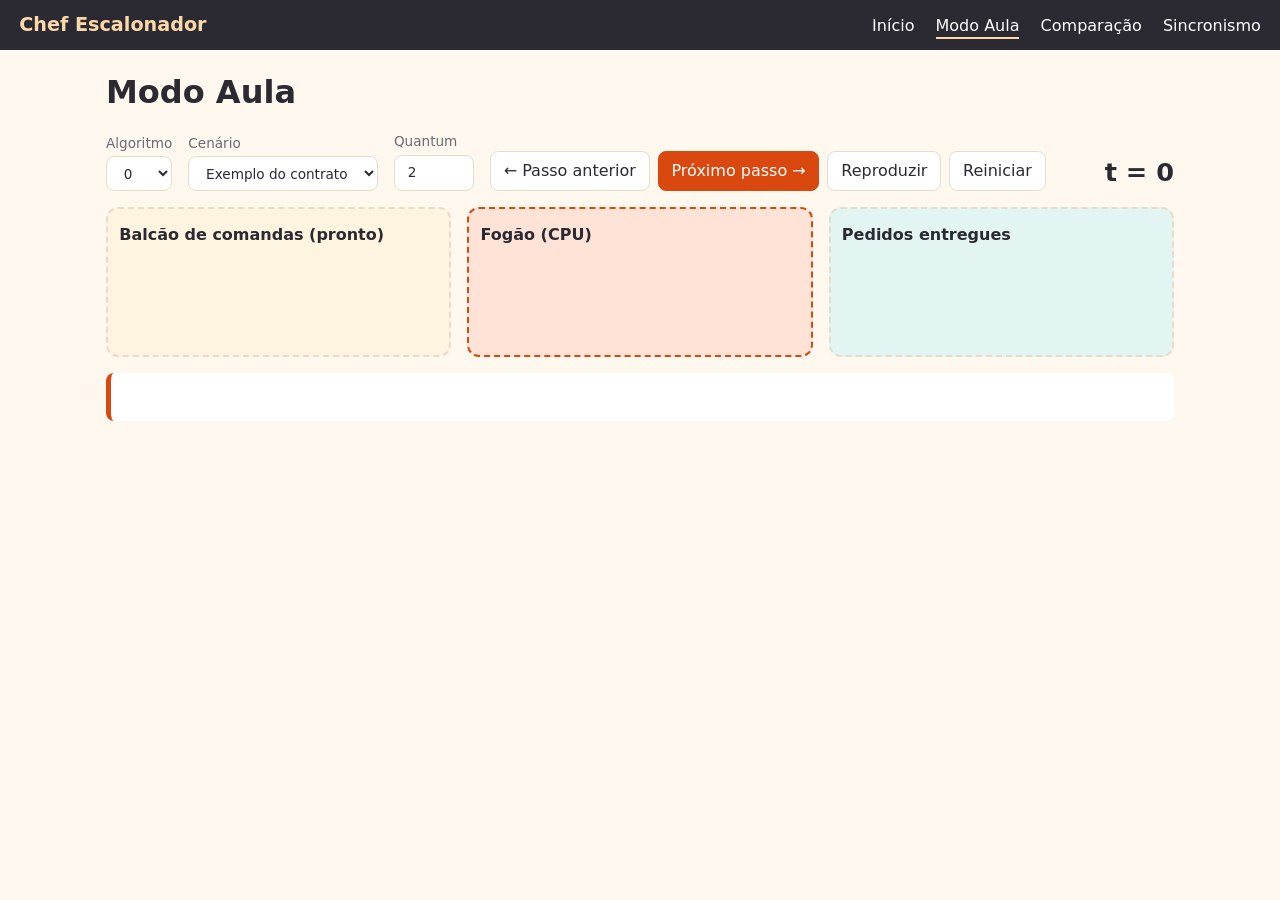
==== aula.html @ 84741372 "corrigido" ====
<!DOCTYPE html>
<html lang="pt-BR">
<head>
<meta charset="UTF-8">
<meta name="viewport" content="width=device-width, initial-scale=1.0">
<title>Modo Aula · Chef Escalonador</title>
<link rel="stylesheet" href="estilo.css">
<style>
  .cozinha { display: grid; grid-template-columns: 1fr 1fr 1fr; gap: 1rem; }
  .area { background: #fff4e0; border: 2px dashed var(--borda); border-radius: 12px; padding: .7rem; min-height: 150px; }
  .area h2 { font-size: 1rem; }
  .area.fogao { background: #ffe3d6; border-color: var(--destaque); }
  .area.entregues { background: #e3f5f2; }
  .cartoes { display: flex; flex-wrap: wrap; gap: .5rem; }
  .relogio { font-size: 1.6rem; font-weight: 700; margin-left: auto; }
  .medias { background: #e3f5f2; border-radius: 10px; padding: .7rem 1rem; margin-top: 1rem; }
  @media (max-width: 720px) { .cozinha { grid-template-columns: 1fr; } }
</style>
</head>
<body>
<header class="topo">
  <a class="marca" href="index.html">Chef Escalonador</a>
  <nav class="menu" aria-label="Telas do jogo">
    <a href="index.html">Início</a>
    <a href="aula.html" aria-current="page">Modo Aula</a>
    <a href="comparacao.html">Comparação</a>
    <a href="sincronismo.html">Sincronismo</a>
  </nav>
</header>
<main>
  <h1>Modo Aula</h1>
  <section class="controles">
    <label>Algoritmo <select id="sel-alg"></select></label>
    <label>Cenário <select id="sel-cen"></select></label>
    <label id="campo-quantum" hidden>Quantum <input type="number" id="quantum" min="1" value="2" style="width:5rem"></label>
    <div class="botoes">
      <button id="btn-voltar" type="button">&larr; Passo anterior</button>
      <button id="btn-proximo" type="button" class="principal">Próximo passo &rarr;</button>
      <button id="btn-auto" type="button">Reproduzir</button>
      <button id="btn-reiniciar" type="button">Reiniciar</button>
    </div>
    <div class="relogio">t = <span id="relogio">0</span></div>
  </section>

  <section class="cozinha">
    <div class="area"><h2>Balcão de comandas (pronto)</h2><div id="balcao" class="cartoes"></div></div>
    <div class="area fogao"><h2>Fogão (CPU)</h2><div id="fogao" class="cartoes"></div></div>
    <div class="area entregues"><h2>Pedidos entregues</h2><div id="entregues" class="cartoes"></div></div>
  </section>

  <p id="mensagem" class="mensagem" aria-live="polite"></p>
  <div id="gantt"></div>
  <div id="medias" class="medias" hidden></div>
</main>
<script src="algoritmos.js"></script>
<script src="cenarios.js"></script>
<script src="metricas.js"></script>
<script src="gantt.js"></script>
<script src="aula.js"></script>
</body>
</html>
---- estilo.css ----
/* estilo.css - compartilhado pelas telas (Pessoa 2) */
:root {
  --fundo: #fff8ee; --papel: #ffffff; --tinta: #2b2a33; --suave: #6b6a75;
  --destaque: #d9480f; --borda: #e6dccb; --verde: #2a9d8f;
  --fonte: 'Segoe UI', system-ui, -apple-system, sans-serif;
}
* { box-sizing: border-box; }
body { margin: 0; font-family: var(--fonte); background: var(--fundo); color: var(--tinta); line-height: 1.45; }
main { max-width: 1100px; margin: 0 auto; padding: 1rem; }
h1, h2 { margin: .2rem 0 .5rem; }

.topo { display: flex; justify-content: space-between; align-items: center; flex-wrap: wrap;
  gap: .5rem; padding: .7rem 1.2rem; background: var(--tinta); }
.marca { color: #ffd8a8; font-weight: 700; font-size: 1.2rem; text-decoration: none; }
.menu a { color: #fff; text-decoration: none; margin-left: 1rem; padding-bottom: 2px; }
.menu a[aria-current="page"] { border-bottom: 2px solid #ffd8a8; }

button, select, input[type=number] { font: inherit; padding: .45rem .8rem; border: 1px solid var(--borda);
  border-radius: 8px; background: var(--papel); color: var(--tinta); }
button { cursor: pointer; }
button:hover:not(:disabled) { border-color: var(--destaque); }
button:disabled { opacity: .45; cursor: default; }
button.principal { background: var(--destaque); border-color: var(--destaque); color: #fff; }
.botoes { display: flex; gap: .5rem; flex-wrap: wrap; }
.controles { display: flex; gap: 1rem; flex-wrap: wrap; align-items: end; margin: 1rem 0; }
.controles label { display: flex; flex-direction: column; font-size: .85rem; color: var(--suave); gap: .2rem; }

.mensagem { background: var(--papel); border-left: 5px solid var(--destaque); border-radius: 8px;
  padding: .7rem 1rem; min-height: 3rem; margin: 1rem 0; }

/* cartão de pedido (usado nas três telas) */
.cartao { background: var(--papel); border: 1px solid var(--borda); border-left: 8px solid var(--cor, #999);
  border-radius: 10px; padding: .5rem .7rem; min-width: 130px; box-shadow: 0 1px 3px #0001; }
.cartao strong { display: block; }
.cartao small { color: var(--suave); display: block; }
.cartao .barra-resto { height: 5px; background: #eee; border-radius: 3px; margin-top: .3rem; }
.cartao .barra-resto i { display: block; height: 100%; background: var(--cor); border-radius: 3px; }

/* Gantt */
.gantt { margin: .5rem 0 2rem; }
.gantt-barra { position: relative; height: 44px; background: repeating-linear-gradient(90deg,#f1e9da 0 1px,transparent 1px 8px);
  border: 1px solid var(--borda); border-radius: 6px; overflow: hidden; }
.gantt-bloco { position: absolute; top: 0; bottom: 0; display: flex; align-items: center; justify-content: center;
  color: #fff; font-weight: 700; font-size: .85rem; border-right: 2px solid #fff8; overflow: hidden;
  text-shadow: 0 1px 2px #0006; transition: width .25s; }
.gantt-regua { position: relative; height: 1.4rem; margin-top: 4px; }
.gantt-regua span { position: absolute; transform: translateX(-50%); font-size: .75rem; color: var(--suave); }
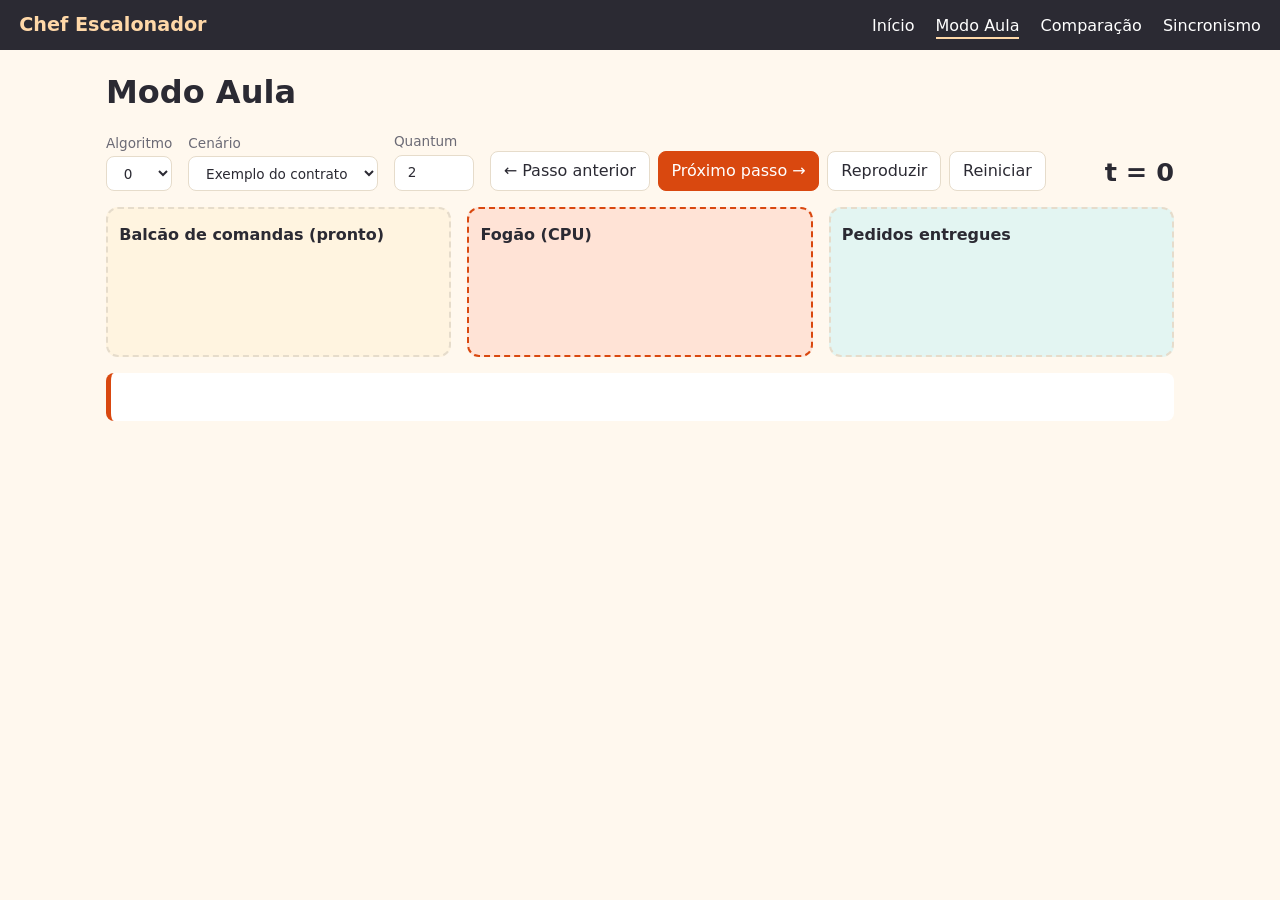
==== commit aa0ce0bb: "aula html corrigido" ====
--- a/aula.html
+++ b/aula.html
@@ -50,7 +50,7 @@
 
   <p id="mensagem" class="mensagem" aria-live="polite"></p>
   <div id="gantt"></div>
-  <div id="medias" class="medias" hidden></div>
+  <div id="medias" class="medias" hidden></div> <!-- Este é um comentário em HTML -->
 </main>
 <script src="algoritmos.js"></script>
 <script src="cenarios.js"></script>
@@ -58,4 +58,7 @@
 <script src="gantt.js"></script>
 <script src="aula.js"></script>
 </body>
-</html>+</html>
+
+
+
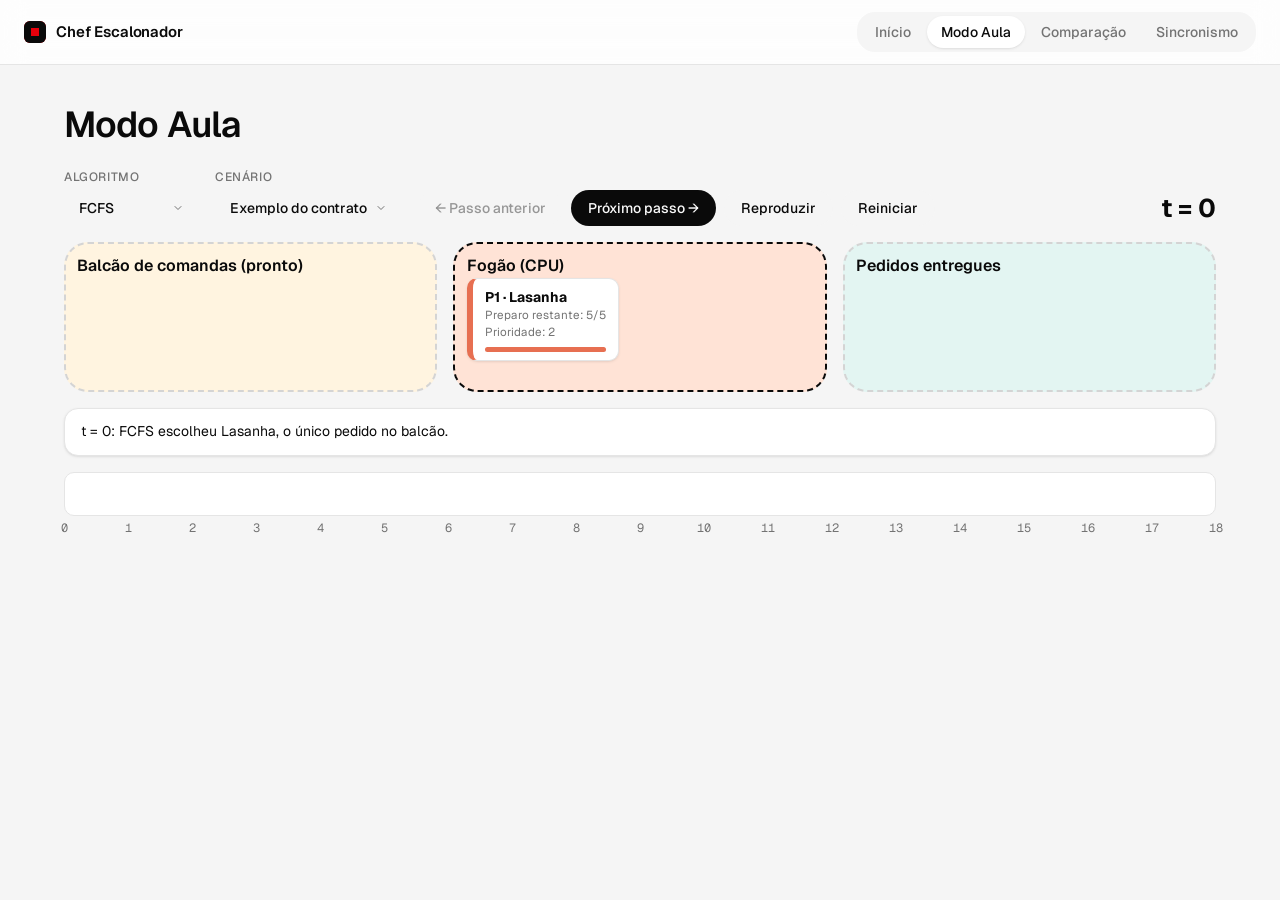
==== commit 4982a63a: "Redesign visual das telas e ajuste do aula.js para o novo formato de ALGORITMOS" ====
--- a/aula.html
+++ b/aula.html
@@ -4,6 +4,9 @@
 <meta charset="UTF-8">
 <meta name="viewport" content="width=device-width, initial-scale=1.0">
 <title>Modo Aula · Chef Escalonador</title>
+<link rel="preconnect" href="https://fonts.googleapis.com">
+<link rel="preconnect" href="https://fonts.gstatic.com" crossorigin>
+<link rel="stylesheet" href="https://fonts.googleapis.com/css2?family=Geist:wght@400;500;600&family=Geist+Mono:wght@400;500&display=swap">
 <link rel="stylesheet" href="estilo.css">
 <style>
   .cozinha { display: grid; grid-template-columns: 1fr 1fr 1fr; gap: 1rem; }
@@ -17,7 +20,7 @@
   @media (max-width: 720px) { .cozinha { grid-template-columns: 1fr; } }
 </style>
 </head>
-<body>
+<body class="aula">
 <header class="topo">
   <a class="marca" href="index.html">Chef Escalonador</a>
   <nav class="menu" aria-label="Telas do jogo">
--- a/estilo.css
+++ b/estilo.css
@@ -1,47 +1,530 @@
-/* estilo.css - compartilhado pelas telas (Pessoa 2) */
+/* Estilo comum das telas. Segue o design system de docs/design.md:
+   paleta monocromática, cartões brancos com borda fina, botões e campos em
+   pílula (raio 18px) e cartões com raio 24px. O vermelho fica reservado para
+   erro e para o "ao vivo". As cores de pedidos e cozinheiros são dados, não
+   decoração, e ficam aqui para todas as telas usarem a mesma paleta. */
+
 :root {
-  --fundo: #fff8ee; --papel: #ffffff; --tinta: #2b2a33; --suave: #6b6a75;
-  --destaque: #d9480f; --borda: #e6dccb; --verde: #2a9d8f;
-  --fonte: 'Segoe UI', system-ui, -apple-system, sans-serif;
-}
-* { box-sizing: border-box; }
-body { margin: 0; font-family: var(--fonte); background: var(--fundo); color: var(--tinta); line-height: 1.45; }
-main { max-width: 1100px; margin: 0 auto; padding: 1rem; }
-h1, h2 { margin: .2rem 0 .5rem; }
-
-.topo { display: flex; justify-content: space-between; align-items: center; flex-wrap: wrap;
-  gap: .5rem; padding: .7rem 1.2rem; background: var(--tinta); }
-.marca { color: #ffd8a8; font-weight: 700; font-size: 1.2rem; text-decoration: none; }
-.menu a { color: #fff; text-decoration: none; margin-left: 1rem; padding-bottom: 2px; }
-.menu a[aria-current="page"] { border-bottom: 2px solid #ffd8a8; }
-
-button, select, input[type=number] { font: inherit; padding: .45rem .8rem; border: 1px solid var(--borda);
-  border-radius: 8px; background: var(--papel); color: var(--tinta); }
-button { cursor: pointer; }
-button:hover:not(:disabled) { border-color: var(--destaque); }
-button:disabled { opacity: .45; cursor: default; }
-button.principal { background: var(--destaque); border-color: var(--destaque); color: #fff; }
-.botoes { display: flex; gap: .5rem; flex-wrap: wrap; }
-.controles { display: flex; gap: 1rem; flex-wrap: wrap; align-items: end; margin: 1rem 0; }
-.controles label { display: flex; flex-direction: column; font-size: .85rem; color: var(--suave); gap: .2rem; }
-
-.mensagem { background: var(--papel); border-left: 5px solid var(--destaque); border-radius: 8px;
-  padding: .7rem 1rem; min-height: 3rem; margin: 1rem 0; }
-
-/* cartão de pedido (usado nas três telas) */
-.cartao { background: var(--papel); border: 1px solid var(--borda); border-left: 8px solid var(--cor, #999);
-  border-radius: 10px; padding: .5rem .7rem; min-width: 130px; box-shadow: 0 1px 3px #0001; }
-.cartao strong { display: block; }
-.cartao small { color: var(--suave); display: block; }
-.cartao .barra-resto { height: 5px; background: #eee; border-radius: 3px; margin-top: .3rem; }
-.cartao .barra-resto i { display: block; height: 100%; background: var(--cor); border-radius: 3px; }
-
-/* Gantt */
-.gantt { margin: .5rem 0 2rem; }
-.gantt-barra { position: relative; height: 44px; background: repeating-linear-gradient(90deg,#f1e9da 0 1px,transparent 1px 8px);
-  border: 1px solid var(--borda); border-radius: 6px; overflow: hidden; }
-.gantt-bloco { position: absolute; top: 0; bottom: 0; display: flex; align-items: center; justify-content: center;
-  color: #fff; font-weight: 700; font-size: .85rem; border-right: 2px solid #fff8; overflow: hidden;
-  text-shadow: 0 1px 2px #0006; transition: width .25s; }
-.gantt-regua { position: relative; height: 1.4rem; margin-top: 4px; }
-.gantt-regua span { position: absolute; transform: translateX(-50%); font-size: .75rem; color: var(--suave); }+  --color-canvas: #f5f5f5;
+  --color-paper: #ffffff;
+  --color-surface-alt: #fafafa;
+  --color-ink: #0a0a0a;
+  --color-ink-soft: #171717;
+  --color-mid-gray: #737373;
+  --color-hairline: #e5e5e5;
+  --color-hairline-forte: #d4d4d4;
+  --color-ember: #e7000b;
+  --color-ember-soft: #fef2f2;
+
+  --font-geist: "Geist", "Inter", ui-sans-serif, system-ui, -apple-system, "Segoe UI", Roboto, sans-serif;
+  --font-mono: "Geist Mono", ui-monospace, "Cascadia Code", Consolas, monospace;
+
+  --radius-small: 6px;
+  --radius-nested: 10px;
+  --radius-xl: 14px;
+  --radius-pill: 18px;
+  --radius-cards: 24px;
+
+  --shadow-card: 0 1px 3px rgba(0, 0, 0, 0.08), 0 1px 2px -1px rgba(0, 0, 0, 0.08);
+
+  /* Paleta categórica dos dados, em ordem fixa (validada para daltonismo) */
+  --serie-1: #2a78d6;
+  --serie-2: #eb6834;
+  --serie-3: #1baf7a;
+  --serie-4: #eda100;
+  --serie-5: #e87ba4;
+  --serie-6: #008300;
+  --serie-7: #6250d6;
+  --serie-8: #e34948;
+
+  /* Cozinheiros do Sincronismo */
+  --cor-A: var(--serie-2);
+  --cor-B: var(--serie-1);
+}
+
+*,
+*::before,
+*::after {
+  box-sizing: border-box;
+}
+
+/* O JavaScript esconde elementos com o atributo hidden; nenhum display pode vencer isso */
+[hidden] {
+  display: none !important;
+}
+
+body {
+  margin: 0;
+  background: var(--color-canvas);
+  color: var(--color-ink);
+  font-family: var(--font-geist);
+  font-size: 14px;
+  line-height: 1.43;
+  font-feature-settings: "ss01" on, "cv11" on;
+  -webkit-font-smoothing: antialiased;
+}
+
+h1, h2, h3, h4 {
+  margin: 0;
+  font-weight: 600;
+  color: var(--color-ink);
+}
+
+p {
+  margin: 0;
+}
+
+code, kbd {
+  font-family: var(--font-mono);
+}
+
+:focus-visible {
+  outline: 2px solid var(--color-ink);
+  outline-offset: 2px;
+}
+
+/* Topo: barra fosca fixa com a marca e o menu em pílulas */
+.topo {
+  position: sticky;
+  top: 0;
+  z-index: 100;
+  display: flex;
+  flex-wrap: wrap;
+  align-items: center;
+  justify-content: space-between;
+  gap: 12px;
+  padding: 12px 24px;
+  background: rgba(255, 255, 255, 0.82);
+  backdrop-filter: saturate(180%) blur(12px);
+  -webkit-backdrop-filter: saturate(180%) blur(12px);
+  border-bottom: 1px solid var(--color-hairline);
+}
+
+.marca {
+  display: inline-flex;
+  align-items: center;
+  gap: 10px;
+  font-size: 15px;
+  font-weight: 600;
+  letter-spacing: -0.01em;
+  color: var(--color-ink);
+  text-decoration: none;
+}
+
+/* Marca: um quadrado preto com a "chama piloto" do fogão no centro */
+.marca::before {
+  content: "";
+  width: 22px;
+  height: 22px;
+  border-radius: var(--radius-small);
+  background: var(--color-ember);
+  box-shadow: inset 0 0 0 7px var(--color-ink);
+}
+
+.menu {
+  display: flex;
+  flex-wrap: wrap;
+  gap: 2px;
+  padding: 4px;
+  background: var(--color-canvas);
+  border-radius: var(--radius-pill);
+}
+
+.menu a {
+  padding: 6px 14px;
+  border-radius: var(--radius-pill);
+  color: var(--color-mid-gray);
+  font-weight: 500;
+  text-decoration: none;
+  transition: color 0.15s ease, background 0.15s ease;
+}
+
+.menu a:hover {
+  color: var(--color-ink);
+}
+
+.menu a[aria-current="page"] {
+  background: var(--color-paper);
+  color: var(--color-ink);
+  box-shadow: var(--shadow-card);
+}
+
+/* Área principal e títulos de página */
+main {
+  max-width: 1200px;
+  margin: 0 auto;
+  padding: 40px 24px 64px;
+}
+
+.intro {
+  margin-bottom: 24px;
+}
+
+.intro h1 {
+  font-size: 36px;
+  line-height: 1.11;
+  letter-spacing: -0.9px;
+}
+
+.intro p {
+  margin-top: 8px;
+  max-width: 68ch;
+  font-size: 16px;
+  line-height: 1.5;
+  color: var(--color-mid-gray);
+}
+
+.intro p strong {
+  color: var(--color-ink);
+  font-weight: 500;
+}
+
+/* Rótulo pequeno em caixa alta (legendas de campos, cabeçalhos de tabela) */
+.rotulo {
+  font-size: 12px;
+  font-weight: 500;
+  line-height: 1.33;
+  letter-spacing: 0.6px;
+  text-transform: uppercase;
+  color: var(--color-mid-gray);
+}
+
+/* Botões em pílula: secundário (padrão), primário escuro e contorno */
+button,
+.btn {
+  display: inline-flex;
+  align-items: center;
+  justify-content: center;
+  gap: 8px;
+  height: 36px;
+  padding: 0 16px;
+  font: inherit;
+  font-size: 14px;
+  font-weight: 500;
+  white-space: nowrap;
+  color: var(--color-ink);
+  background: var(--color-canvas);
+  border: 1px solid transparent;
+  border-radius: var(--radius-pill);
+  text-decoration: none;
+  cursor: pointer;
+  transition: background 0.15s ease, border-color 0.15s ease, opacity 0.15s ease, transform 0.1s ease;
+}
+
+button:hover:not(:disabled),
+.btn:hover {
+  background: #ebebeb;
+}
+
+button:active:not(:disabled),
+.btn:active {
+  transform: scale(0.98);
+}
+
+button:disabled {
+  opacity: 0.4;
+  cursor: not-allowed;
+}
+
+.btn-primario,
+button.principal {
+  background: var(--color-ink);
+  color: #fafafa;
+}
+
+.btn-primario:hover,
+button.principal:hover:not(:disabled) {
+  background: #262626;
+}
+
+.btn-contorno {
+  background: transparent;
+  border-color: var(--color-hairline);
+}
+
+.btn-contorno:hover:not(:disabled) {
+  background: var(--color-canvas);
+}
+
+/* Campos: fundo cinza suave, sem borda em repouso */
+input[type="number"],
+select {
+  height: 36px;
+  padding: 0 14px;
+  font: inherit;
+  font-size: 14px;
+  color: var(--color-ink);
+  background-color: var(--color-canvas);
+  border: 1px solid transparent;
+  border-radius: var(--radius-pill);
+  transition: border-color 0.15s ease, background-color 0.15s ease;
+}
+
+select {
+  appearance: none;
+  -webkit-appearance: none;
+  padding-right: 34px;
+  cursor: pointer;
+  background-image: url("data:image/svg+xml,%3Csvg xmlns='http://www.w3.org/2000/svg' width='12' height='12' viewBox='0 0 24 24' fill='none' stroke='%23737373' stroke-width='2' stroke-linecap='round' stroke-linejoin='round'%3E%3Cpath d='m6 9 6 6 6-6'/%3E%3C/svg%3E");
+  background-repeat: no-repeat;
+  background-position: right 14px center;
+}
+
+input[type="number"]:focus,
+select:focus {
+  outline: none;
+  background-color: var(--color-paper);
+  border-color: var(--color-hairline-forte);
+}
+
+input:disabled {
+  opacity: 0.5;
+  cursor: not-allowed;
+}
+
+/* Etiquetas em pílula */
+.badge {
+  display: inline-flex;
+  align-items: center;
+  gap: 6px;
+  padding: 2px 10px;
+  font-size: 12px;
+  font-weight: 500;
+  line-height: 1.5;
+  white-space: nowrap;
+  color: var(--color-ink-soft);
+  background: var(--color-canvas);
+  border: 1px solid transparent;
+  border-radius: var(--radius-pill);
+}
+
+kbd {
+  display: inline-block;
+  min-width: 20px;
+  padding: 0 6px;
+  font-size: 12px;
+  line-height: 18px;
+  text-align: center;
+  color: var(--color-ink);
+  background: var(--color-paper);
+  border: 1px solid var(--color-hairline);
+  border-bottom-width: 2px;
+  border-radius: var(--radius-small);
+}
+
+/* Tabelas dentro de cartões */
+.tabela-container {
+  overflow-x: auto;
+}
+
+table {
+  width: 100%;
+  /* separate (e não collapse) para o cabeçalho fixo das tabelas roláveis não vazar */
+  border-collapse: separate;
+  border-spacing: 0;
+  font-size: 14px;
+}
+
+th {
+  padding: 10px 14px;
+  text-align: left;
+  font-size: 12px;
+  font-weight: 500;
+  letter-spacing: 0.6px;
+  text-transform: uppercase;
+  color: var(--color-mid-gray);
+  background: var(--color-paper);
+  border-bottom: 1px solid var(--color-hairline);
+}
+
+th small {
+  text-transform: none;
+  letter-spacing: 0;
+  font-size: 12px;
+  color: #a3a3a3;
+}
+
+td {
+  padding: 12px 14px;
+  border-bottom: 1px solid var(--color-hairline);
+}
+
+tbody tr:last-child td {
+  border-bottom: 0;
+}
+
+tbody tr {
+  transition: background 0.15s ease;
+}
+
+tbody tr:hover {
+  background: var(--color-surface-alt);
+}
+
+/* Rodapé */
+.rodape {
+  padding: 28px 24px;
+  text-align: center;
+  font-size: 13px;
+  color: var(--color-mid-gray);
+  border-top: 1px solid var(--color-hairline);
+}
+
+.rodape strong {
+  color: var(--color-ink);
+  font-weight: 500;
+}
+
+@media (max-width: 640px) {
+  .topo {
+    padding: 12px 16px;
+  }
+  main {
+    padding: 28px 16px 48px;
+  }
+  .intro h1 {
+    font-size: 30px;
+    letter-spacing: -0.75px;
+  }
+}
+
+/* Modo Aula (Pessoa 2): cartões de pedido, mensagem do passo e o Gantt do
+   gantt.js. Fica preso a body.aula e a .gantt para não mexer nas outras telas.
+   Os nomes antigos de variável (--fundo, --borda...) apontam para o design system. */
+.aula {
+  --fundo: var(--color-canvas);
+  --papel: var(--color-paper);
+  --tinta: var(--color-ink);
+  --suave: var(--color-mid-gray);
+  --destaque: var(--color-ink);
+  --borda: var(--color-hairline-forte);
+  --verde: var(--serie-3);
+}
+
+.aula h1 {
+  font-size: 36px;
+  line-height: 1.11;
+  letter-spacing: -0.9px;
+}
+
+.aula .controles {
+  display: flex;
+  flex-wrap: wrap;
+  align-items: end;
+  gap: 16px;
+  margin: 24px 0 16px;
+}
+
+.aula .controles label {
+  display: flex;
+  flex-direction: column;
+  gap: 4px;
+  font-size: 12px;
+  font-weight: 500;
+  letter-spacing: 0.6px;
+  text-transform: uppercase;
+  color: var(--color-mid-gray);
+}
+
+.aula .botoes {
+  display: flex;
+  flex-wrap: wrap;
+  gap: 8px;
+}
+
+.aula .area {
+  border-radius: var(--radius-cards);
+}
+
+.aula .mensagem {
+  min-height: 48px;
+  margin: 16px 0;
+  padding: 12px 16px;
+  background: var(--color-paper);
+  border: 1px solid var(--color-hairline);
+  border-radius: var(--radius-xl);
+  box-shadow: var(--shadow-card);
+}
+
+.aula .medias {
+  border-radius: var(--radius-xl);
+}
+
+/* Cartão de pedido: a borda colorida é a cor do pedido no Gantt */
+.aula .cartao {
+  min-width: 130px;
+  padding: 8px 12px;
+  background: var(--color-paper);
+  border: 1px solid var(--color-hairline);
+  border-left: 6px solid var(--cor, var(--color-mid-gray));
+  border-radius: var(--radius-nested);
+  box-shadow: var(--shadow-card);
+}
+
+.aula .cartao strong {
+  display: block;
+}
+
+.aula .cartao small {
+  display: block;
+  color: var(--color-mid-gray);
+}
+
+.aula .cartao .barra-resto {
+  height: 5px;
+  margin-top: 6px;
+  background: var(--color-canvas);
+  border-radius: 999px;
+}
+
+.aula .cartao .barra-resto i {
+  display: block;
+  height: 100%;
+  background: var(--cor);
+  border-radius: 999px;
+}
+
+/* Gantt desenhado pelo gantt.js */
+.gantt {
+  margin: 8px 0 32px;
+}
+
+.gantt-barra {
+  position: relative;
+  height: 44px;
+  overflow: hidden;
+  background: var(--color-paper);
+  border: 1px solid var(--color-hairline);
+  border-radius: var(--radius-nested);
+}
+
+.gantt .gantt-bloco {
+  position: absolute;
+  top: 0;
+  bottom: 0;
+  display: flex;
+  align-items: center;
+  justify-content: center;
+  overflow: hidden;
+  font-family: var(--font-mono);
+  font-size: 13px;
+  font-weight: 500;
+  color: #fff;
+  border-right: 2px solid rgba(255, 255, 255, 0.6);
+  text-shadow: 0 1px 2px rgba(0, 0, 0, 0.35);
+  transition: width 0.25s;
+}
+
+.gantt-regua {
+  position: relative;
+  height: 22px;
+  margin-top: 4px;
+}
+
+.gantt-regua span {
+  position: absolute;
+  transform: translateX(-50%);
+  font-family: var(--font-mono);
+  font-size: 12px;
+  color: var(--color-mid-gray);
+}
